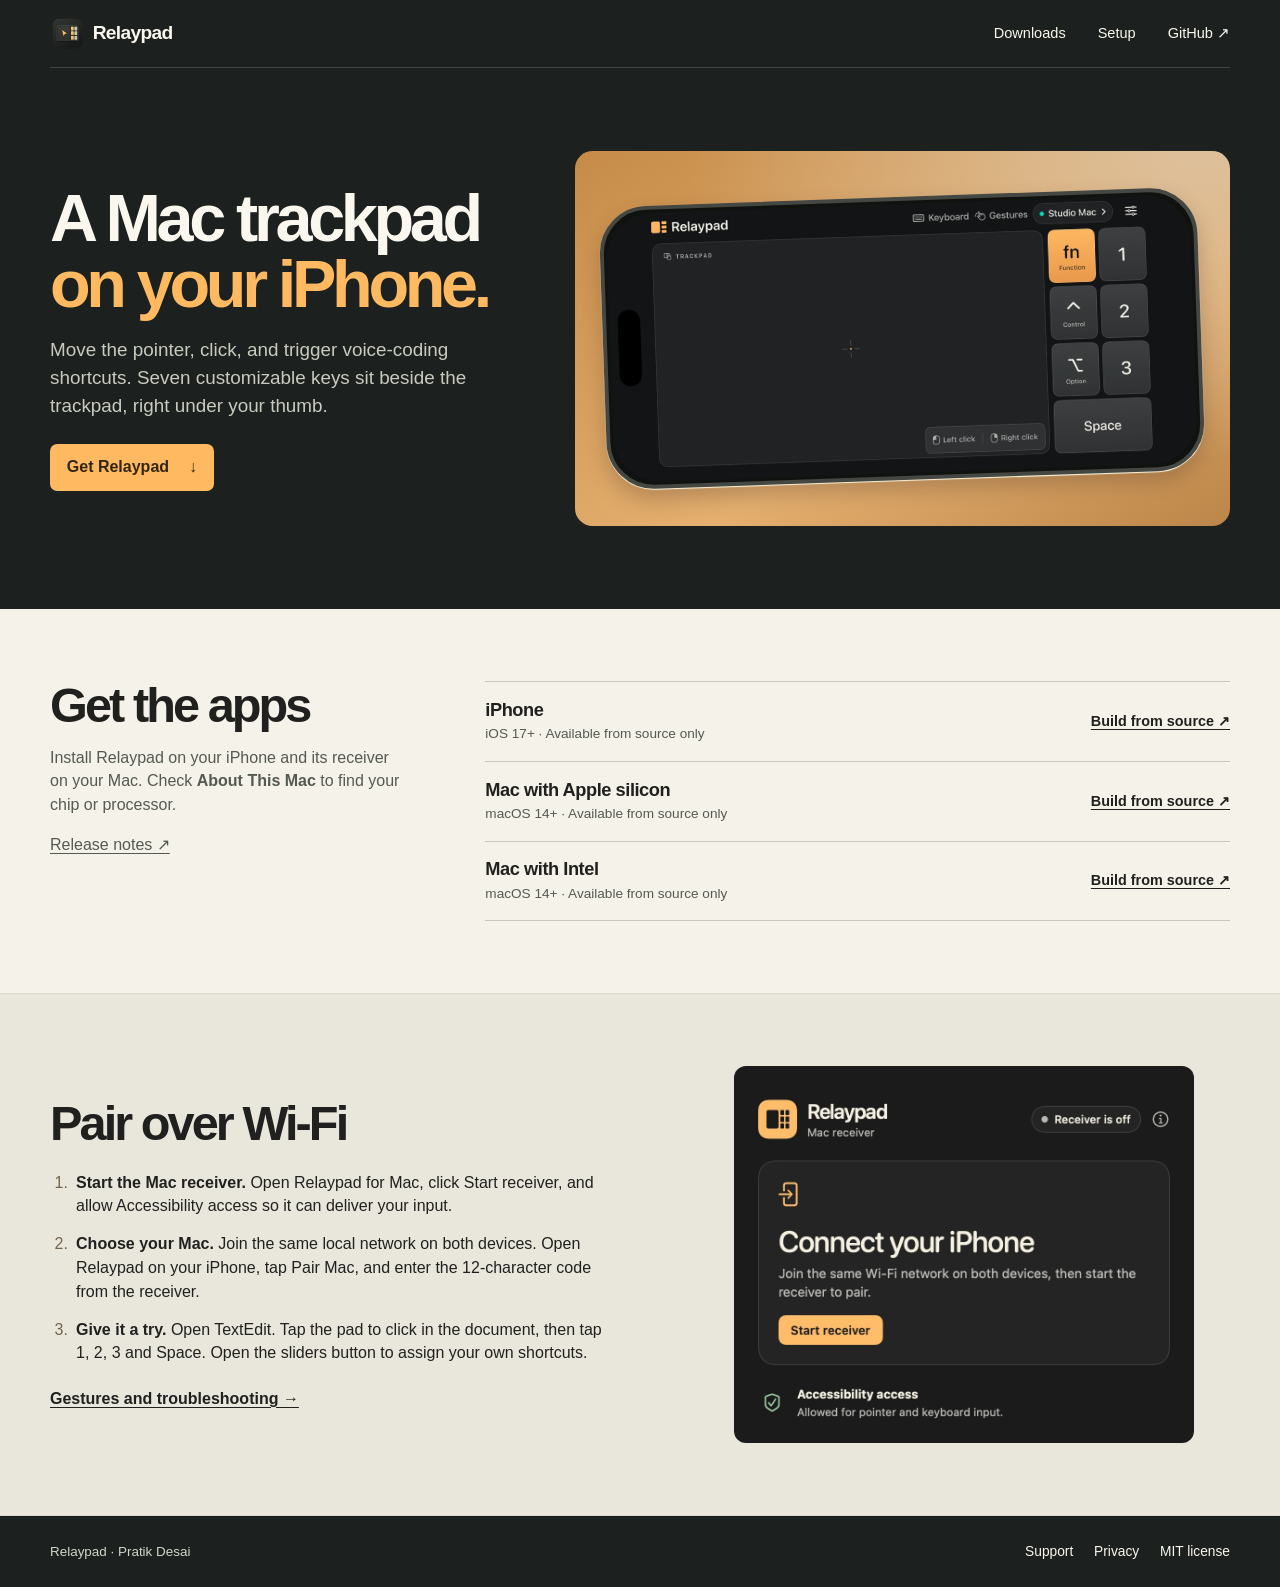
==== docs/index.html @ 5328844d "Document v1 compatibility and add the public downloads and support site" ====
<!doctype html>
<html lang="en">
<head>
  <meta charset="utf-8">
  <meta name="viewport" content="width=device-width, initial-scale=1">
  <meta name="theme-color" content="#1c201e">
  <meta name="description" content="Control your Mac with an iPhone trackpad and seven customizable shortcut keys. Pair over Wi-Fi and use your favorite voice-coding shortcuts.">
  <title>Relaypad — an iPhone trackpad for your Mac</title>
  <link rel="icon" type="image/png" href="assets/relaypad.png">
  <link rel="stylesheet" href="site.css"><script defer src="releases.js"></script>
</head>
<body>
<a class="skip" href="#main">Skip to content</a>
<header class="top"><div class="shell bar">
  <a class="brand" href="./"><img src="assets/relaypad.png" alt="" width="35" height="35">Relaypad</a>
  <nav aria-label="Main"><a href="./#downloads">Downloads</a><a href="./#setup">Setup</a><a href="https://github.com/chheplo/relaypad">GitHub ↗</a></nav>
</div></header>
<main id="main">
<section class="hero" aria-labelledby="headline">
  <div class="shell hero-grid">
    <div>
      <h1 id="headline">A Mac trackpad <em>on your iPhone.</em></h1>
      <p>Move the pointer, click, and trigger voice-coding shortcuts. Seven customizable keys sit beside the trackpad, right under your thumb.</p>
      <a class="cta" href="#downloads">Get Relaypad <span aria-hidden="true">↓</span></a>
    </div>
    <figure class="product-shot">
      <a class="device" href="assets/iphone-trackpad.webp" aria-label="Open the full-size iPhone trackpad screenshot"><img src="assets/iphone-trackpad.webp" alt="Relaypad’s landscape iPhone deck with the trackpad on the left, six shortcut keys and a full-width Space key on the right." width="1400" height="644" fetchpriority="high"></a>
    </figure>
  </div>
</section>
<section class="shell section downloads" id="downloads" aria-labelledby="downloads-title">
  <div class="intro"><h2 id="downloads-title">Get the apps</h2>
    <p>Install Relaypad on your iPhone and its receiver on your Mac. Check <strong>About This Mac</strong> to find your chip or processor.</p>
    <p><a href="https://github.com/chheplo/relaypad/releases">Release notes ↗</a></p>
  </div>
  <div class="release-list">
    <div class="release" data-channel="iphone"><div><h3>iPhone</h3><p>iOS 17+ · <span data-status>Source build available</span></p></div><a href="https://github.com/chheplo/relaypad/blob/main/CONTRIBUTING.md#build-from-source" aria-label="Build Relaypad for iPhone from source">Build from source ↗</a></div>
    <div class="release" data-channel="mac-arm64"><div><h3>Mac with Apple silicon</h3><p>macOS 14+ · <span data-status>Source build available</span></p></div><a href="https://github.com/chheplo/relaypad/blob/main/CONTRIBUTING.md#build-from-source" aria-label="Build the Apple silicon Mac receiver from source">Build from source ↗</a></div>
    <div class="release" data-channel="mac-x86_64"><div><h3>Mac with Intel</h3><p>macOS 14+ · <span data-status>Source build available</span></p></div><a href="https://github.com/chheplo/relaypad/blob/main/CONTRIBUTING.md#build-from-source" aria-label="Build the Intel Mac receiver from source">Build from source ↗</a></div>
  </div>
</section>
<section class="setup-band" id="setup" aria-labelledby="setup-title"><div class="shell section setup">
  <div>
    <h2 id="setup-title">Pair over Wi-Fi</h2>
    <ol class="steps">
      <li><strong>Start the Mac receiver.</strong> Open Relaypad for Mac, click Start receiver, and allow Accessibility access so it can deliver your input.</li>
      <li><strong>Choose your Mac.</strong> Join the same local network on both devices. Open Relaypad on your iPhone, tap Pair Mac, and enter the 12-character code from the receiver.</li>
      <li><strong>Give it a try.</strong> Open TextEdit. Tap the pad to click in the document, then tap 1, 2, 3 and Space. Open the sliders button to assign your own shortcuts.</li>
    </ol>
    <a class="setup-more" href="support.html">Gestures and troubleshooting →</a>
  </div>
  <figure><a class="macshot" href="assets/mac-receiver.webp" aria-label="Open the full-size Mac receiver screenshot"><img src="assets/mac-receiver.webp" alt="The native Relaypad for Mac receiver window with pairing and Accessibility controls." loading="lazy" width="992" height="814"></a></figure>
</div></section>
</main>
<footer><div class="shell foot"><span class="owner">Relaypad · Pratik Desai</span>
  <nav aria-label="Footer"><a href="support.html">Support</a><a href="privacy.html">Privacy</a><a href="https://github.com/chheplo/relaypad/blob/main/LICENSE">MIT license</a></nav>
</div></footer>
</body>
</html>
---- docs/site.css ----
:root {
  color-scheme: light;
  --ink: #20211f;
  --dark: #1c201e;
  --paper: #f5f2e9;
  --cream: #faf7ee;
  --muted: #545a53;
  --edge: #c7c8bc;
  --amber: #ffb961;
  --font: -apple-system, BlinkMacSystemFont, "Helvetica Neue", Arial, sans-serif;
}
* { box-sizing: border-box; }
html { scroll-padding-top: 1.25rem; }
body { margin: 0; font-family: var(--font); background: var(--paper); color: var(--ink); line-height: 1.48; }
img { display: block; max-width: 100%; height: auto; }
a { color: inherit; text-underline-offset: .2em; text-decoration-thickness: 1px; }
a:hover { text-decoration-thickness: 2px; }
a:focus-visible, summary:focus-visible { outline: 3px solid #9a5800; outline-offset: 4px; }
.shell { width: min(1180px, calc(100% - 72px)); margin-inline: auto; }
.skip { position: absolute; left: .7rem; top: -5rem; z-index: 3; background: var(--amber); padding: .6rem 1rem; color: var(--ink); }
.skip:focus { top: .5rem; }
.top { background: var(--dark); color: var(--cream); }
.top a:focus-visible, .hero a:focus-visible, footer a:focus-visible { outline-color: var(--amber); }
.bar { display: flex; min-height: 68px; align-items: center; justify-content: space-between; gap: 20px; border-bottom: 1px solid #414541; }
.brand { display: inline-flex; align-items: center; gap: .48rem; text-decoration: none; font-size: 1.2rem; letter-spacing: -.035em; font-weight: 680; }
.brand img { width: 35px; height: 35px; }
nav { display: flex; align-items: center; gap: clamp(.85rem, 2.8vw, 2rem); font-size: .91rem; }
nav a, footer a { text-decoration: none; padding-block: .45rem; }
nav a:hover, footer a:hover { text-decoration: underline; }
.hero { background: var(--dark); color: var(--cream); }
.hero-grid { display: grid; grid-template-columns: .84fr 1.16fr; align-items: center; gap: clamp(28px, 4vw, 64px); padding-block: clamp(54px, 6.5vw, 100px); }
h1, h2, h3, p, figure { margin: 0; }
h1, h2, h3 { text-wrap: balance; }
h1 { font-size: clamp(3rem, 5.2vw, 5.45rem); line-height: .99; letter-spacing: -.065em; font-weight: 630; }
.hero h1 { max-width: 9.3em; }
.hero h1 em { font-style: normal; color: var(--amber); }
.hero p { margin-top: 1.12rem; max-width: 30em; font-size: clamp(1rem, 1.5vw, 1.18rem); color: #c9cbbf; }
.cta { display: inline-flex; gap: 1.25rem; align-items: center; padding: .74rem 1.05rem; border-radius: .45rem; background: var(--amber); color: #332611; text-decoration: none; font-weight: 660; }
.hero .cta { margin-top: 1.48rem; }
.cta:hover { background: #ffcb8f; }
.product-shot { position: relative; isolation: isolate; display: grid; place-items: center; padding: clamp(25px, 3.6vw, 55px) clamp(11px, 2.2vw, 32px); background: radial-gradient(ellipse at 95% 0, #ddc09b, transparent 58%), linear-gradient(150deg, #c68b48, #e4af6f 60%, #bc8549); border-radius: 1.1rem; }
.device { display: block; width: 100%; border-radius: clamp(18px, 3.7vw, 53px); border: 4px solid #454742; padding: 3px; background: #101210; box-shadow: 0 1px 1px #fbf4dc, 0 10px 20px #593f3150; overflow: hidden; transform: rotate(-2deg); }
.device img { width: 100%; border-radius: inherit; height: auto; }
h2 { font-size: clamp(2.2rem, 3.8vw, 3.6rem); line-height: 1; letter-spacing: -.06em; font-weight: 640; }
h3 { font-size: 1.14rem; line-height: 1.22; letter-spacing: -.025em; }
.section { padding-block: clamp(42px, 5.6vw, 76px); }
.downloads { display: grid; grid-template-columns: .65fr 1.35fr; gap: clamp(32px, 6vw, 96px); }
.intro p { color: var(--muted); margin-top: 1rem; max-width: 31em; }
.release-list { align-self: center; border-top: 1px solid var(--edge); }
.release { display: grid; grid-template-columns: 1fr auto; align-items: center; column-gap: 1rem; padding: 1.05rem 0; border-bottom: 1px solid var(--edge); }
.release p { color: var(--muted); margin-top: .18rem; font-size: .85rem; }
.release a { font-size: .9rem; font-weight: 620; }
.setup-band { background: #e9e7dc; border-block: 1px solid #d9d9ce; }
.setup { display: grid; grid-template-columns: 1fr .95fr; align-items: center; gap: clamp(32px, 7vw, 112px); }
.steps { padding-left: 1.4em; margin: 1.45rem 0 1rem; max-width: 36em; }
.steps li { padding-left: .23em; margin-bottom: .9rem; }
.steps li::marker { color: #73654b; font-variant-numeric: tabular-nums; }
.macshot { display: block; width: min(100%, 460px); margin: auto; }
.macshot img { border-radius: .75rem; }
.setup-more { display: inline-block; margin-top: .35rem; font-weight: 600; }
footer { background: var(--dark); color: var(--cream); }
.foot { display: flex; flex-wrap: wrap; align-items: center; justify-content: space-between; gap: 1rem; padding-block: 1.15rem; }
.foot .owner { color: #d3d5c9; font-size: .84rem; }
footer nav { gap: 1.3rem; font-size: .86rem; }
.prose { max-width: 740px; margin-inline: auto; padding-block: clamp(2.5rem, 6vw, 5rem); }
.prose h1 { font-size: clamp(2.8rem, 5vw, 4.6rem); margin-bottom: 1.1rem; }
.prose h2 { margin: 2.45rem 0 .65rem; font-size: clamp(1.48rem, 3vw, 1.9rem); letter-spacing: -.038em; line-height: 1.12; }
.prose p { margin-bottom: .75rem; }
.prose p, .prose li { line-height: 1.62; }
.prose p:first-of-type { color: var(--muted); }
.prose details { border-top: 1px solid var(--edge); padding: .85rem 0; }
.prose details:last-of-type { border-bottom: 1px solid var(--edge); }
.prose summary { font-weight: 640; cursor: pointer; }
.prose details p { margin: .65rem 0 .25rem; }
.support-shot { display: block; max-width: min(100%, 560px); margin: 1.1rem 0; border-radius: .7rem; overflow: hidden; }
@media (max-width: 880px) {
  .shell { width: min(100% - 44px, 760px); }
  .hero-grid { grid-template-columns: 1fr; gap: 2rem; padding-block: 40px 45px; }
  .hero h1 { max-width: 11em; font-size: clamp(3.2rem, 8vw, 4.8rem); }
  .hero p { max-width: 36em; }
  .product-shot { max-width: 740px; padding: max(22px, 4vw) max(14px, 3vw); }
  .downloads { grid-template-columns: 1fr; gap: 1.5rem; }
  .setup { gap: 24px; grid-template-columns: 1.06fr 1fr; }
}
@media (max-width: 590px) {
  .shell { width: calc(100% - 32px); }
  .bar { min-height: 57px; gap: 8px; }
  nav { font-size: .85rem; gap: .85rem; }
  .bar .brand { font-size: 1.08rem; gap: 2px; }
  .bar .brand img { width: 29px; height: 29px; }
  .hero-grid { padding-top: 38px; gap: 1.7rem; }
  .hero h1 { font-size: clamp(2.95rem, 12vw, 4.2rem); }
  .hero p { margin-top: .9rem; }
  .hero .cta { margin-top: 1.15rem; }
  .product-shot { padding: 23px 11px; border-radius: .7rem; }
  .device { border-width: 2px; padding: 2px; }
  .setup { grid-template-columns: 1fr; }
  .macshot { max-width: 390px; }
  .release { gap: .5rem; }
  .release a { text-align: right; }
  .foot { align-items: start; }
}
@media (max-width: 360px) {
  .bar nav { gap: .55rem; }
  .release { grid-template-columns: 1fr; gap: .4rem; }
  .release a { justify-self: start; }
}
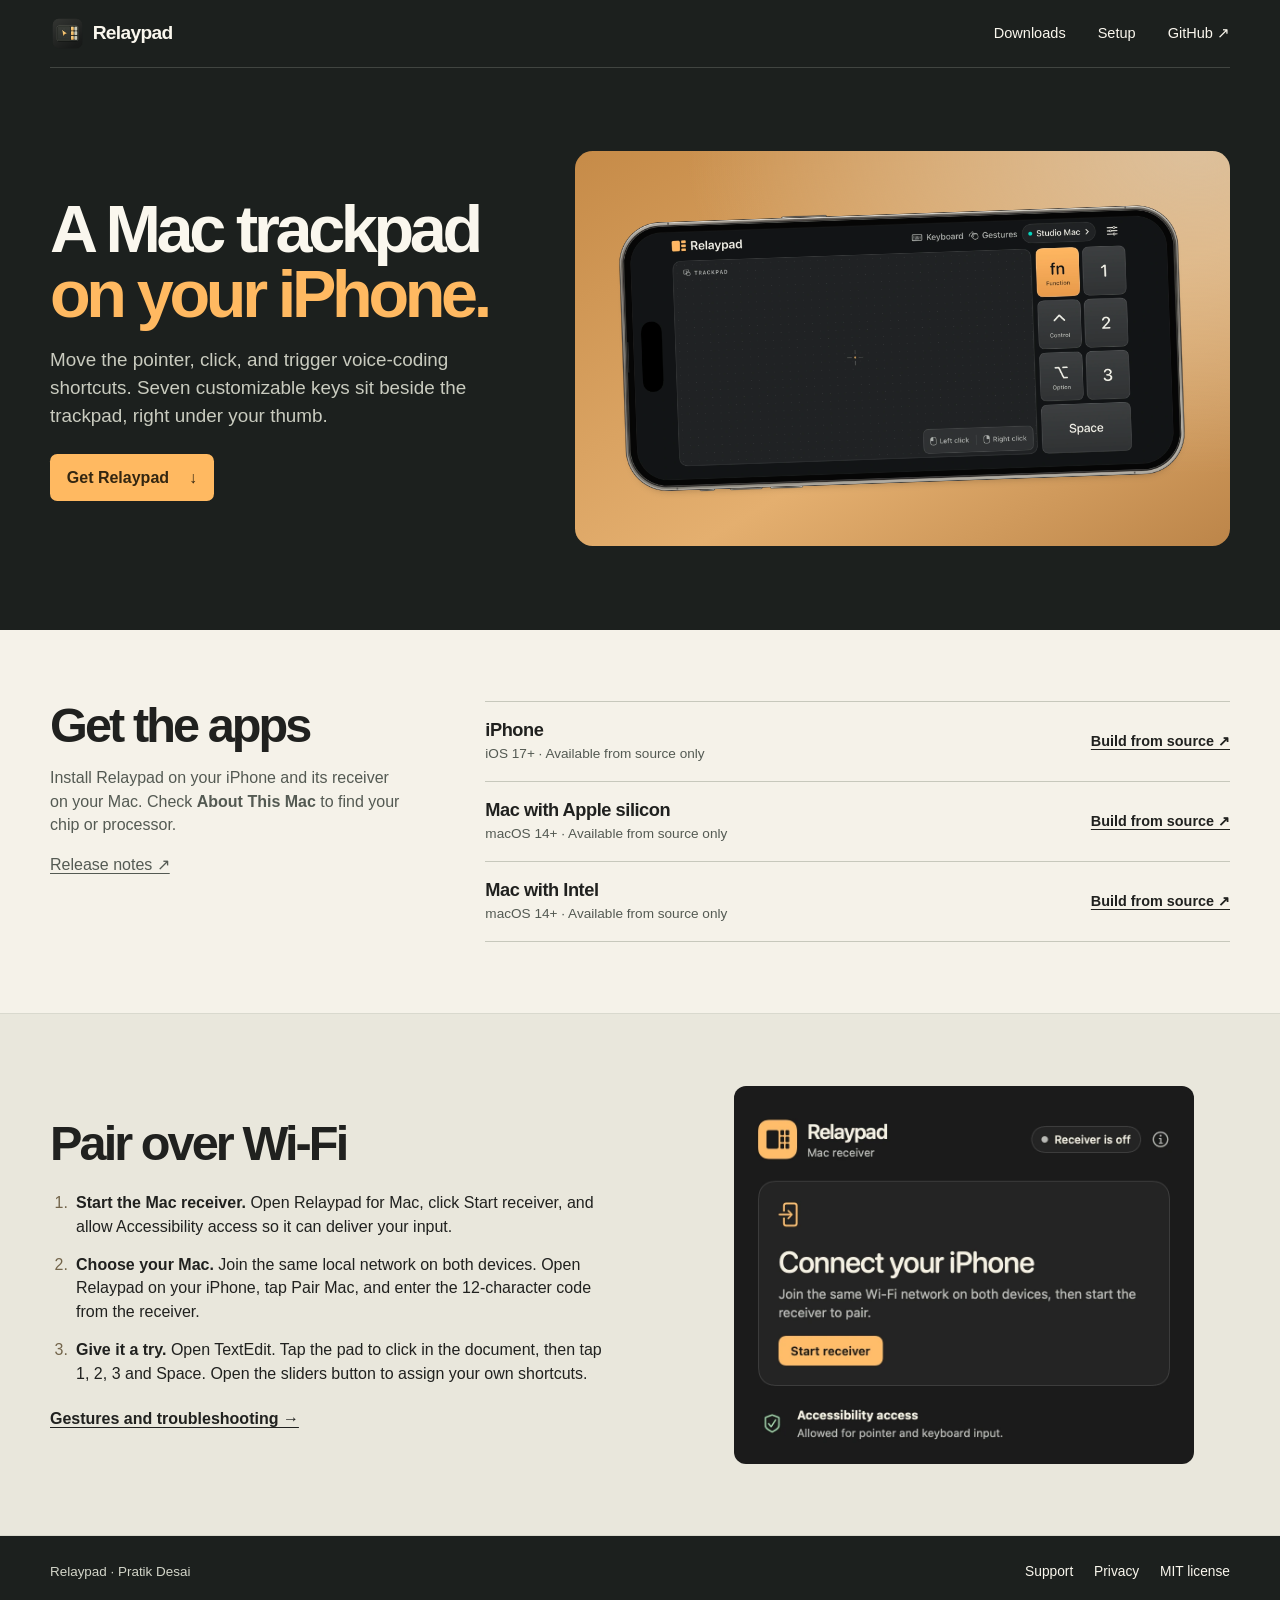
==== commit c62d63a6: "Show the Relaypad controls in a landscape iPhone frame" ====
--- a/docs/index.html
+++ b/docs/index.html
@@ -24,7 +24,7 @@
       <a class="cta" href="#downloads">Get Relaypad <span aria-hidden="true">↓</span></a>
     </div>
     <figure class="product-shot">
-      <a class="device" href="assets/iphone-trackpad.webp" aria-label="Open the full-size iPhone trackpad screenshot"><img src="assets/iphone-trackpad.webp" alt="Relaypad’s landscape iPhone deck with the trackpad on the left, six shortcut keys and a full-width Space key on the right." width="1400" height="644" fetchpriority="high"></a>
+      <a class="device" href="assets/iphone-device.webp" aria-label="Open the full-size iPhone trackpad screenshot"><img src="assets/iphone-device.webp" alt="A landscape iPhone showing Relaypad’s trackpad on the left and six shortcut keys plus Space on the right." width="2000" height="1013" fetchpriority="high"></a>
     </figure>
   </div>
 </section>
--- a/docs/site.css
+++ b/docs/site.css
@@ -39,8 +39,8 @@
 .hero .cta { margin-top: 1.48rem; }
 .cta:hover { background: #ffcb8f; }
 .product-shot { position: relative; isolation: isolate; display: grid; place-items: center; padding: clamp(25px, 3.6vw, 55px) clamp(11px, 2.2vw, 32px); background: radial-gradient(ellipse at 95% 0, #ddc09b, transparent 58%), linear-gradient(150deg, #c68b48, #e4af6f 60%, #bc8549); border-radius: 1.1rem; }
-.device { display: block; width: 100%; border-radius: clamp(18px, 3.7vw, 53px); border: 4px solid #454742; padding: 3px; background: #101210; box-shadow: 0 1px 1px #fbf4dc, 0 10px 20px #593f3150; overflow: hidden; transform: rotate(-2deg); }
-.device img { width: 100%; border-radius: inherit; height: auto; }
+.device { display: block; width: 100%; transform: rotate(-2deg); }
+.device img { width: 100%; height: auto; }
 h2 { font-size: clamp(2.2rem, 3.8vw, 3.6rem); line-height: 1; letter-spacing: -.06em; font-weight: 640; }
 h3 { font-size: 1.14rem; line-height: 1.22; letter-spacing: -.025em; }
 .section { padding-block: clamp(42px, 5.6vw, 76px); }
@@ -93,7 +93,6 @@
   .hero p { margin-top: .9rem; }
   .hero .cta { margin-top: 1.15rem; }
   .product-shot { padding: 23px 11px; border-radius: .7rem; }
-  .device { border-width: 2px; padding: 2px; }
   .setup { grid-template-columns: 1fr; }
   .macshot { max-width: 390px; }
   .release { gap: .5rem; }
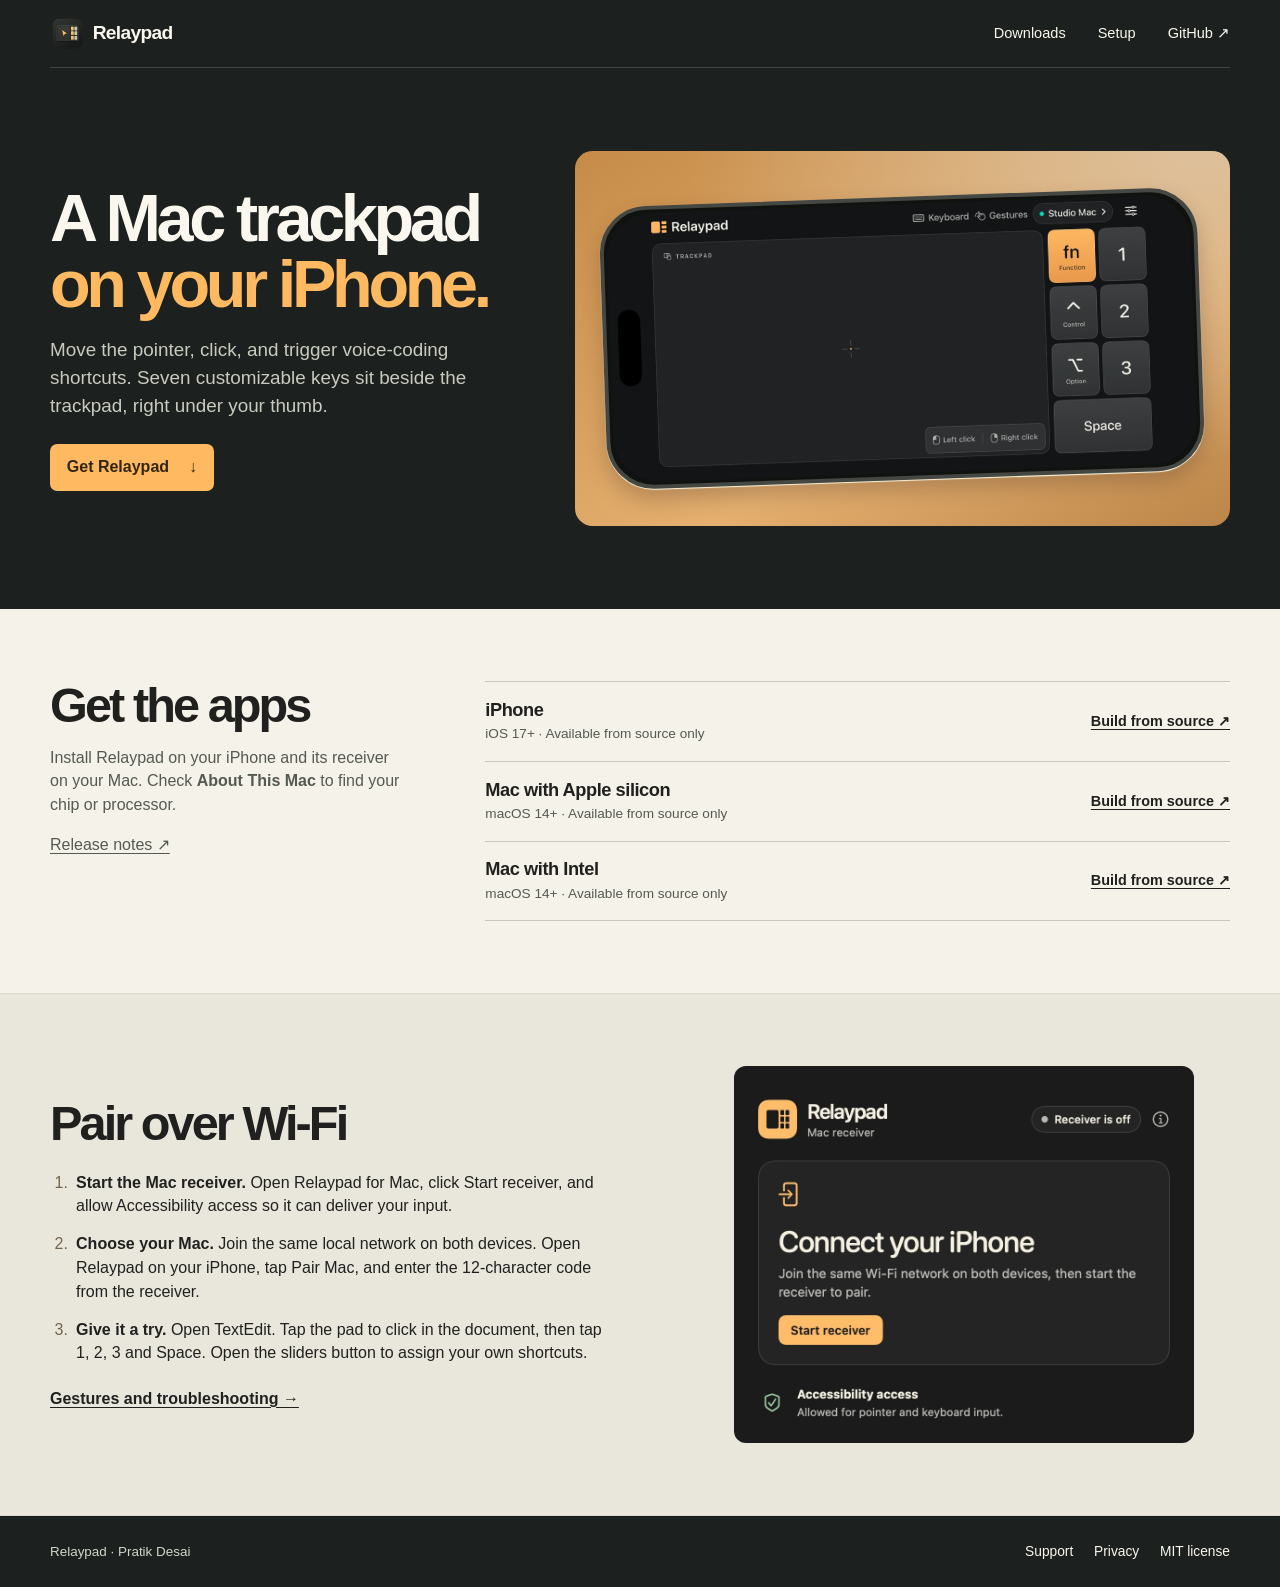
==== commit 3462c451: "Merge pull request #1 from chheplo/release/v1.0.0 Prepare Relaypad 1.0.0 distribution, compatibility" ====
--- a/docs/index.html
+++ b/docs/index.html
@@ -24,7 +24,7 @@
       <a class="cta" href="#downloads">Get Relaypad <span aria-hidden="true">↓</span></a>
     </div>
     <figure class="product-shot">
-      <a class="device" href="assets/iphone-device.webp" aria-label="Open the full-size iPhone trackpad screenshot"><img src="assets/iphone-device.webp" alt="A landscape iPhone showing Relaypad’s trackpad on the left and six shortcut keys plus Space on the right." width="2000" height="1013" fetchpriority="high"></a>
+      <a class="device" href="assets/iphone-trackpad.webp" aria-label="Open the full-size iPhone trackpad screenshot"><img src="assets/iphone-trackpad.webp" alt="Relaypad’s landscape iPhone deck with the trackpad on the left, six shortcut keys and a full-width Space key on the right." width="1400" height="644" fetchpriority="high"></a>
     </figure>
   </div>
 </section>
--- a/docs/site.css
+++ b/docs/site.css
@@ -39,8 +39,8 @@
 .hero .cta { margin-top: 1.48rem; }
 .cta:hover { background: #ffcb8f; }
 .product-shot { position: relative; isolation: isolate; display: grid; place-items: center; padding: clamp(25px, 3.6vw, 55px) clamp(11px, 2.2vw, 32px); background: radial-gradient(ellipse at 95% 0, #ddc09b, transparent 58%), linear-gradient(150deg, #c68b48, #e4af6f 60%, #bc8549); border-radius: 1.1rem; }
-.device { display: block; width: 100%; transform: rotate(-2deg); }
-.device img { width: 100%; height: auto; }
+.device { display: block; width: 100%; border-radius: clamp(18px, 3.7vw, 53px); border: 4px solid #454742; padding: 3px; background: #101210; box-shadow: 0 1px 1px #fbf4dc, 0 10px 20px #593f3150; overflow: hidden; transform: rotate(-2deg); }
+.device img { width: 100%; border-radius: inherit; height: auto; }
 h2 { font-size: clamp(2.2rem, 3.8vw, 3.6rem); line-height: 1; letter-spacing: -.06em; font-weight: 640; }
 h3 { font-size: 1.14rem; line-height: 1.22; letter-spacing: -.025em; }
 .section { padding-block: clamp(42px, 5.6vw, 76px); }
@@ -93,6 +93,7 @@
   .hero p { margin-top: .9rem; }
   .hero .cta { margin-top: 1.15rem; }
   .product-shot { padding: 23px 11px; border-radius: .7rem; }
+  .device { border-width: 2px; padding: 2px; }
   .setup { grid-template-columns: 1fr; }
   .macshot { max-width: 390px; }
   .release { gap: .5rem; }
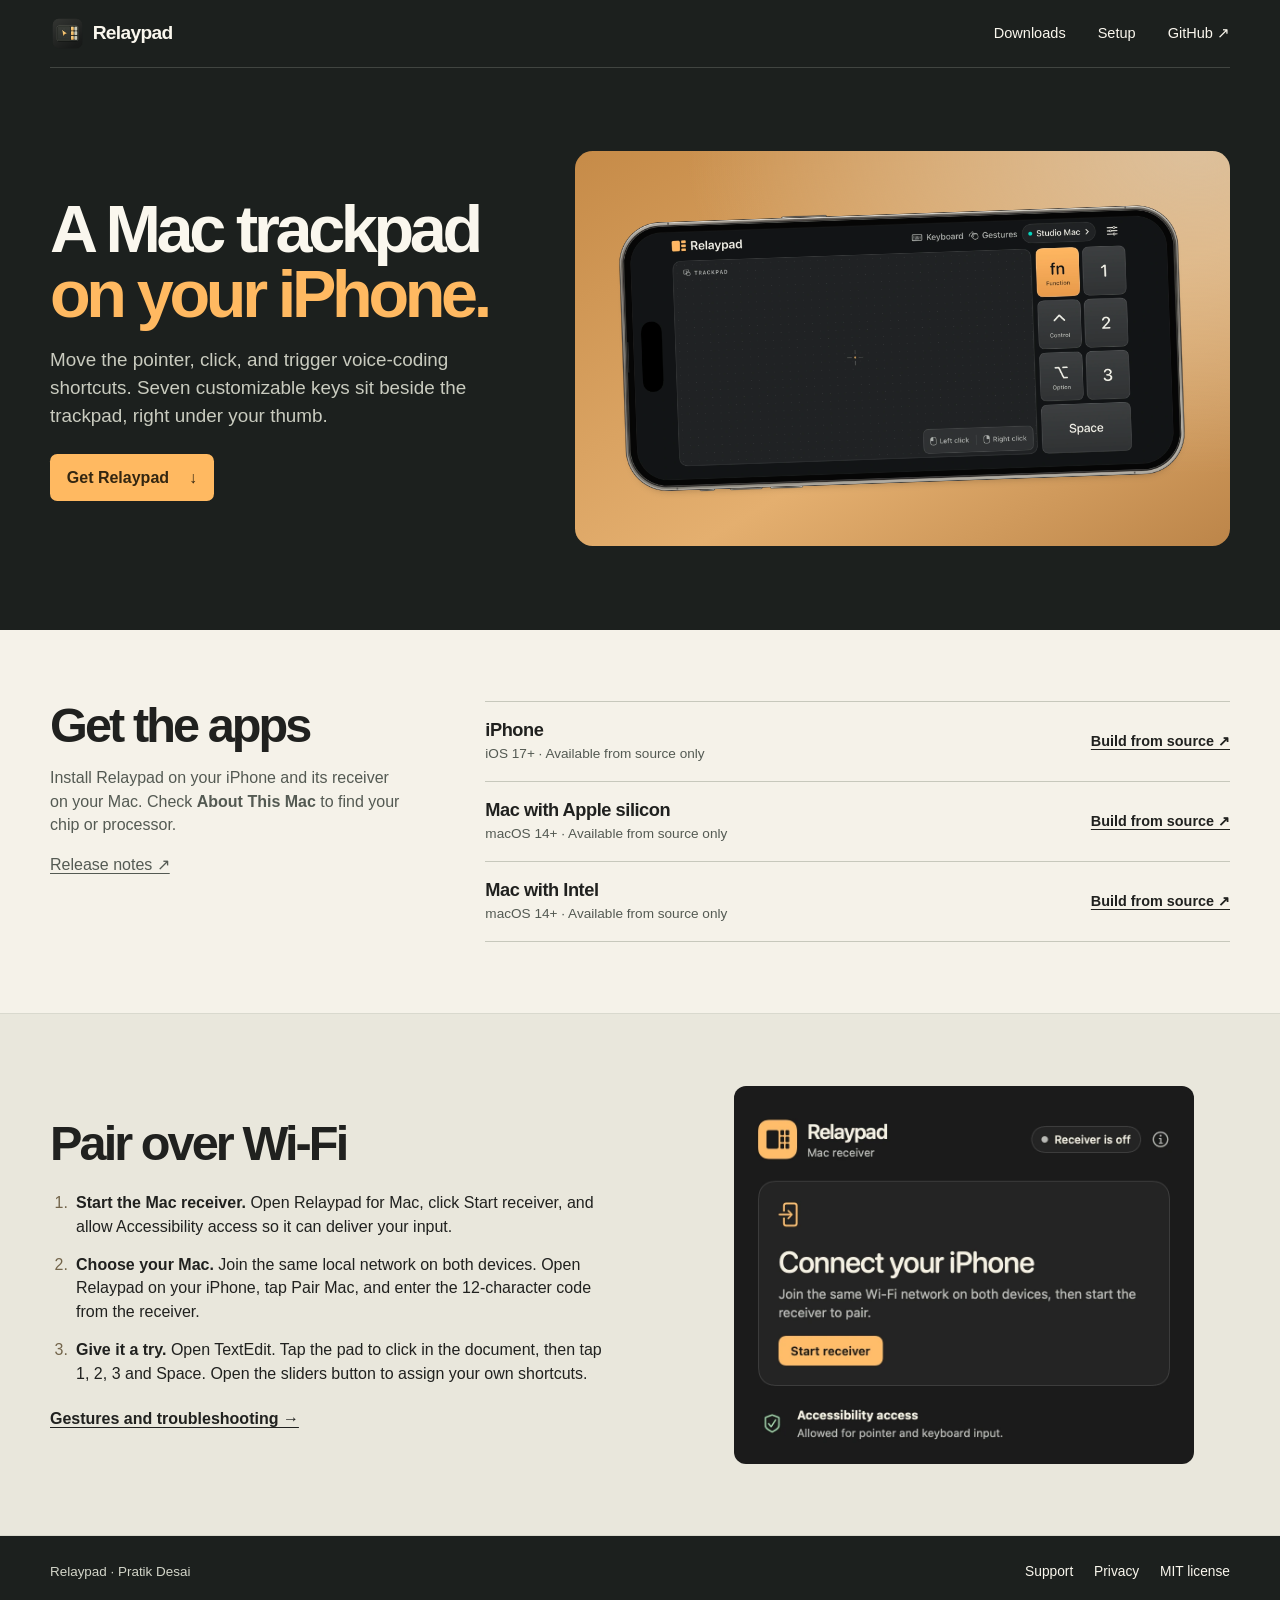
==== commit 0f8716a1: "Merge pull request #2 from chheplo/docs/framed-iphone Present Relaypad inside an iPhone on GitHub an" ====
--- a/docs/index.html
+++ b/docs/index.html
@@ -24,7 +24,7 @@
       <a class="cta" href="#downloads">Get Relaypad <span aria-hidden="true">↓</span></a>
     </div>
     <figure class="product-shot">
-      <a class="device" href="assets/iphone-trackpad.webp" aria-label="Open the full-size iPhone trackpad screenshot"><img src="assets/iphone-trackpad.webp" alt="Relaypad’s landscape iPhone deck with the trackpad on the left, six shortcut keys and a full-width Space key on the right." width="1400" height="644" fetchpriority="high"></a>
+      <a class="device" href="assets/iphone-device.webp" aria-label="Open the full-size iPhone trackpad screenshot"><img src="assets/iphone-device.webp" alt="A landscape iPhone showing Relaypad’s trackpad on the left and six shortcut keys plus Space on the right." width="2000" height="1013" fetchpriority="high"></a>
     </figure>
   </div>
 </section>
--- a/docs/site.css
+++ b/docs/site.css
@@ -39,8 +39,8 @@
 .hero .cta { margin-top: 1.48rem; }
 .cta:hover { background: #ffcb8f; }
 .product-shot { position: relative; isolation: isolate; display: grid; place-items: center; padding: clamp(25px, 3.6vw, 55px) clamp(11px, 2.2vw, 32px); background: radial-gradient(ellipse at 95% 0, #ddc09b, transparent 58%), linear-gradient(150deg, #c68b48, #e4af6f 60%, #bc8549); border-radius: 1.1rem; }
-.device { display: block; width: 100%; border-radius: clamp(18px, 3.7vw, 53px); border: 4px solid #454742; padding: 3px; background: #101210; box-shadow: 0 1px 1px #fbf4dc, 0 10px 20px #593f3150; overflow: hidden; transform: rotate(-2deg); }
-.device img { width: 100%; border-radius: inherit; height: auto; }
+.device { display: block; width: 100%; transform: rotate(-2deg); }
+.device img { width: 100%; height: auto; }
 h2 { font-size: clamp(2.2rem, 3.8vw, 3.6rem); line-height: 1; letter-spacing: -.06em; font-weight: 640; }
 h3 { font-size: 1.14rem; line-height: 1.22; letter-spacing: -.025em; }
 .section { padding-block: clamp(42px, 5.6vw, 76px); }
@@ -93,7 +93,6 @@
   .hero p { margin-top: .9rem; }
   .hero .cta { margin-top: 1.15rem; }
   .product-shot { padding: 23px 11px; border-radius: .7rem; }
-  .device { border-width: 2px; padding: 2px; }
   .setup { grid-template-columns: 1fr; }
   .macshot { max-width: 390px; }
   .release { gap: .5rem; }
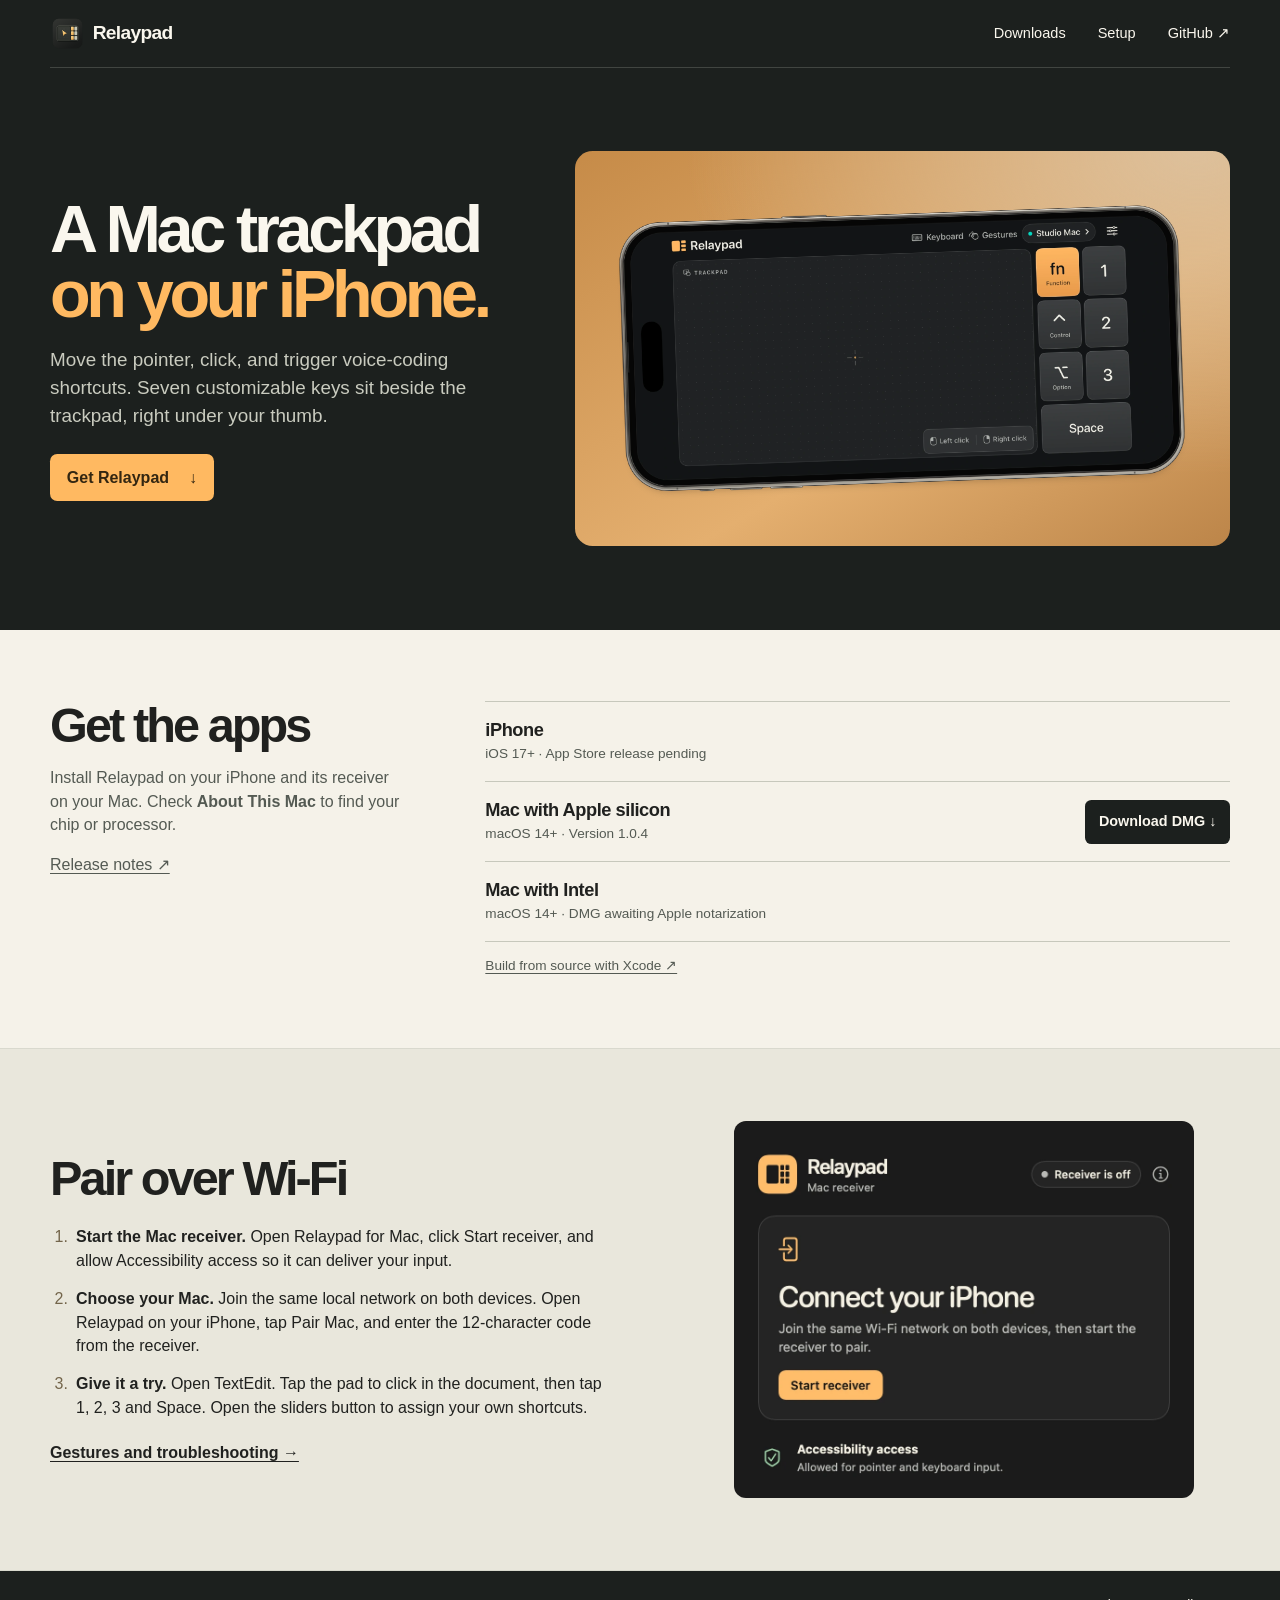
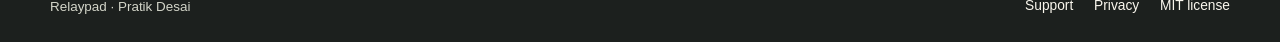
==== commit 8b8b6bae: "Link the released Apple silicon installer and show per-platform availability" ====
--- a/docs/index.html
+++ b/docs/index.html
@@ -33,10 +33,22 @@
     <p>Install Relaypad on your iPhone and its receiver on your Mac. Check <strong>About This Mac</strong> to find your chip or processor.</p>
     <p><a href="https://github.com/chheplo/relaypad/releases">Release notes ↗</a></p>
   </div>
-  <div class="release-list">
-    <div class="release" data-channel="iphone"><div><h3>iPhone</h3><p>iOS 17+ · <span data-status>Source build available</span></p></div><a href="https://github.com/chheplo/relaypad/blob/main/CONTRIBUTING.md#build-from-source" aria-label="Build Relaypad for iPhone from source">Build from source ↗</a></div>
-    <div class="release" data-channel="mac-arm64"><div><h3>Mac with Apple silicon</h3><p>macOS 14+ · <span data-status>Source build available</span></p></div><a href="https://github.com/chheplo/relaypad/blob/main/CONTRIBUTING.md#build-from-source" aria-label="Build the Apple silicon Mac receiver from source">Build from source ↗</a></div>
-    <div class="release" data-channel="mac-x86_64"><div><h3>Mac with Intel</h3><p>macOS 14+ · <span data-status>Source build available</span></p></div><a href="https://github.com/chheplo/relaypad/blob/main/CONTRIBUTING.md#build-from-source" aria-label="Build the Intel Mac receiver from source">Build from source ↗</a></div>
+  <div>
+    <div class="release-list">
+      <div class="release" data-channel="iphone">
+        <div><h3>iPhone</h3><p>iOS 17+ · <span data-status>See release notes for availability</span></p></div>
+        <a data-download hidden></a>
+      </div>
+      <div class="release" data-channel="mac-arm64">
+        <div><h3>Mac with Apple silicon</h3><p>macOS 14+ · <span data-status>See release notes for availability</span></p></div>
+        <a data-download hidden></a>
+      </div>
+      <div class="release" data-channel="mac-x86_64">
+        <div><h3>Mac with Intel</h3><p>macOS 14+ · <span data-status>See release notes for availability</span></p></div>
+        <a data-download hidden></a>
+      </div>
+    </div>
+    <p class="source-instructions"><a href="https://github.com/chheplo/relaypad/blob/main/CONTRIBUTING.md#build-from-source">Build from source with Xcode ↗</a></p>
   </div>
 </section>
 <section class="setup-band" id="setup" aria-labelledby="setup-title"><div class="shell section setup">
--- a/docs/site.css
+++ b/docs/site.css
@@ -49,7 +49,9 @@
 .release-list { align-self: center; border-top: 1px solid var(--edge); }
 .release { display: grid; grid-template-columns: 1fr auto; align-items: center; column-gap: 1rem; padding: 1.05rem 0; border-bottom: 1px solid var(--edge); }
 .release p { color: var(--muted); margin-top: .18rem; font-size: .85rem; }
-.release a { font-size: .9rem; font-weight: 620; }
+.release [data-download]:not([hidden]) { display: inline-flex; align-items: center; min-height: 44px; padding: .45rem .85rem; background: var(--dark); color: var(--cream); border-radius: .4rem; font-size: .9rem; font-weight: 620; text-decoration: none; }
+.release [data-download]:hover { background: #414541; }
+.source-instructions { margin-top: .9rem; color: var(--muted); font-size: .85rem; }
 .setup-band { background: #e9e7dc; border-block: 1px solid #d9d9ce; }
 .setup { display: grid; grid-template-columns: 1fr .95fr; align-items: center; gap: clamp(32px, 7vw, 112px); }
 .steps { padding-left: 1.4em; margin: 1.45rem 0 1rem; max-width: 36em; }
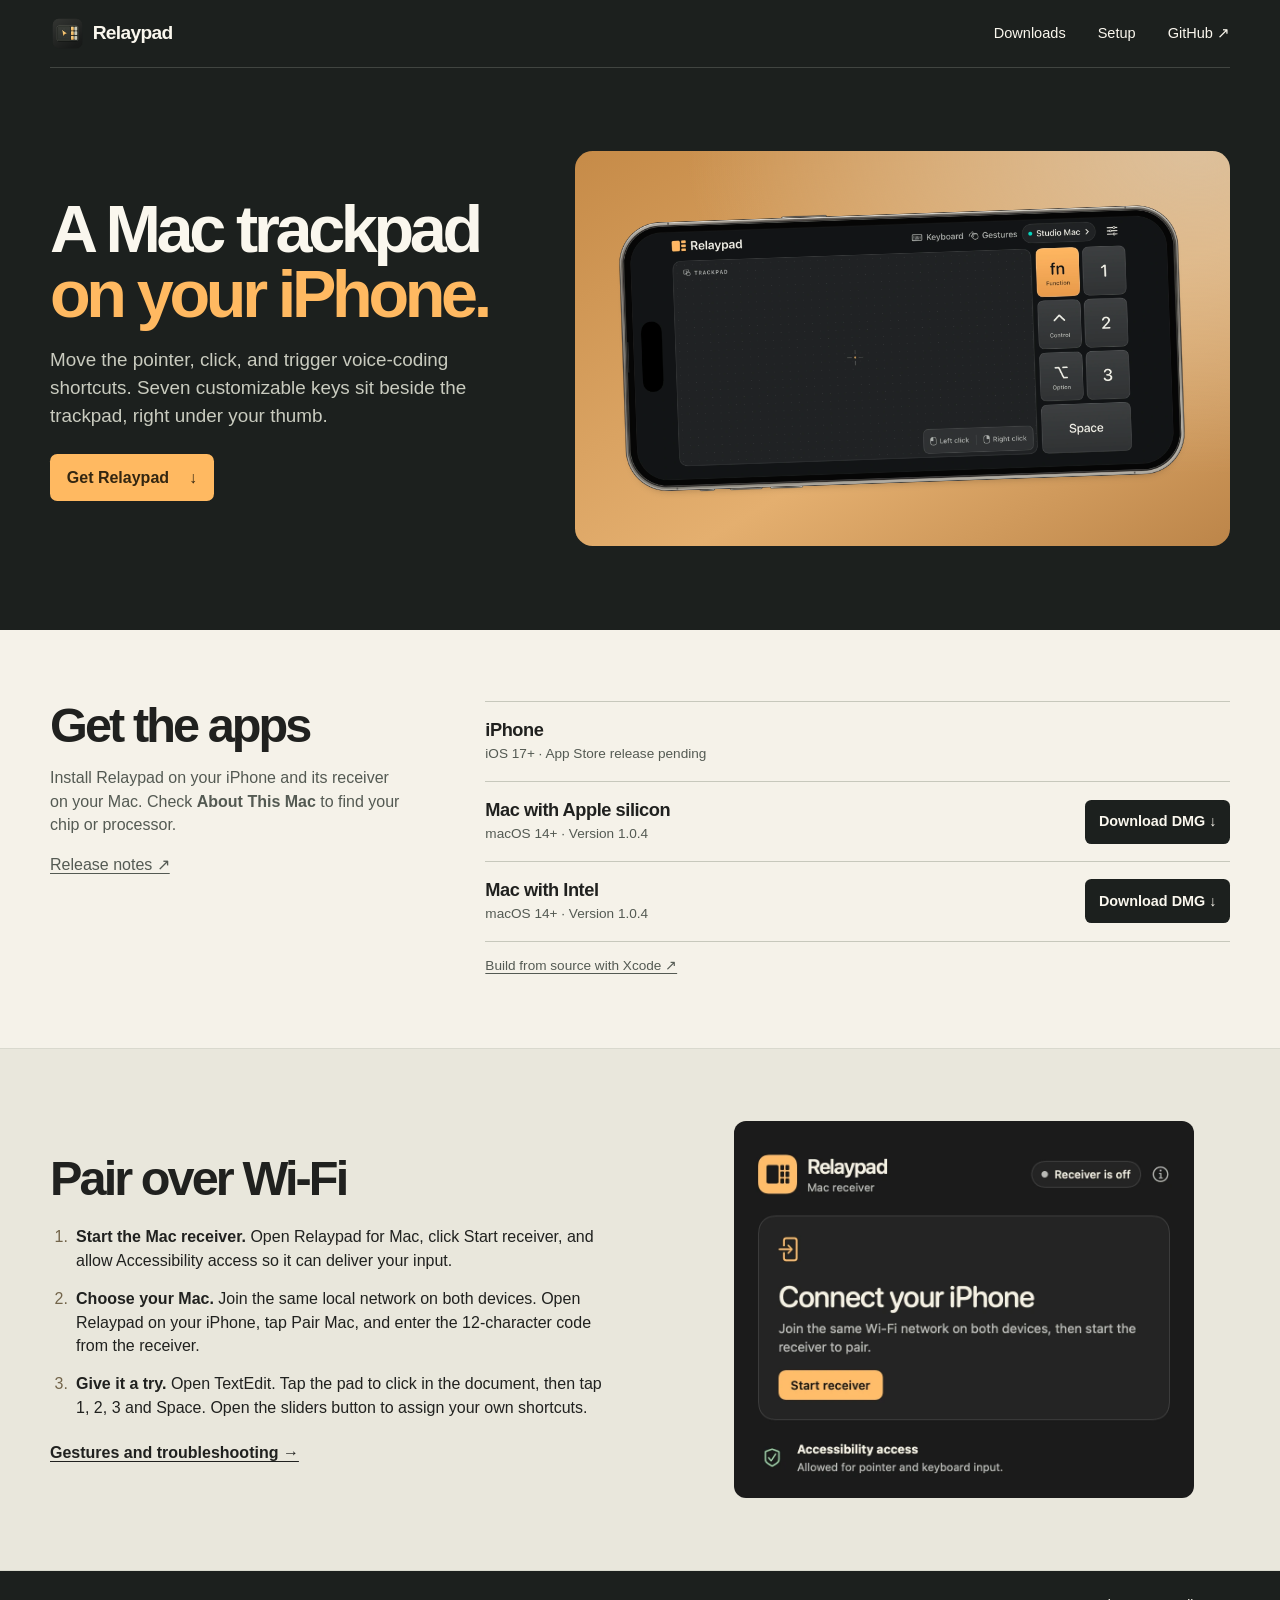
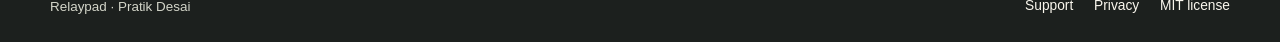
==== commit 1b377341: "Offer both notarized Mac installers with or without JavaScript" ====
--- a/docs/index.html
+++ b/docs/index.html
@@ -36,16 +36,16 @@
   <div>
     <div class="release-list">
       <div class="release" data-channel="iphone">
-        <div><h3>iPhone</h3><p>iOS 17+ · <span data-status>See release notes for availability</span></p></div>
+        <div><h3>iPhone</h3><p>iOS 17+ · <span data-status>App Store release pending</span></p></div>
         <a data-download hidden></a>
       </div>
       <div class="release" data-channel="mac-arm64">
-        <div><h3>Mac with Apple silicon</h3><p>macOS 14+ · <span data-status>See release notes for availability</span></p></div>
-        <a data-download hidden></a>
+        <div><h3>Mac with Apple silicon</h3><p>macOS 14+ · <span data-status>Version 1.0.4</span></p></div>
+        <a data-download href="https://github.com/chheplo/relaypad/releases/download/v1.0.4/Relaypad-1.0.4-macOS-arm64.dmg" aria-label="Download Relaypad for Mac, Apple silicon">Download DMG ↓</a>
       </div>
       <div class="release" data-channel="mac-x86_64">
-        <div><h3>Mac with Intel</h3><p>macOS 14+ · <span data-status>See release notes for availability</span></p></div>
-        <a data-download hidden></a>
+        <div><h3>Mac with Intel</h3><p>macOS 14+ · <span data-status>Version 1.0.4</span></p></div>
+        <a data-download href="https://github.com/chheplo/relaypad/releases/download/v1.0.4/Relaypad-1.0.4-macOS-x86_64.dmg" aria-label="Download Relaypad for Mac, Intel">Download DMG ↓</a>
       </div>
     </div>
     <p class="source-instructions"><a href="https://github.com/chheplo/relaypad/blob/main/CONTRIBUTING.md#build-from-source">Build from source with Xcode ↗</a></p>
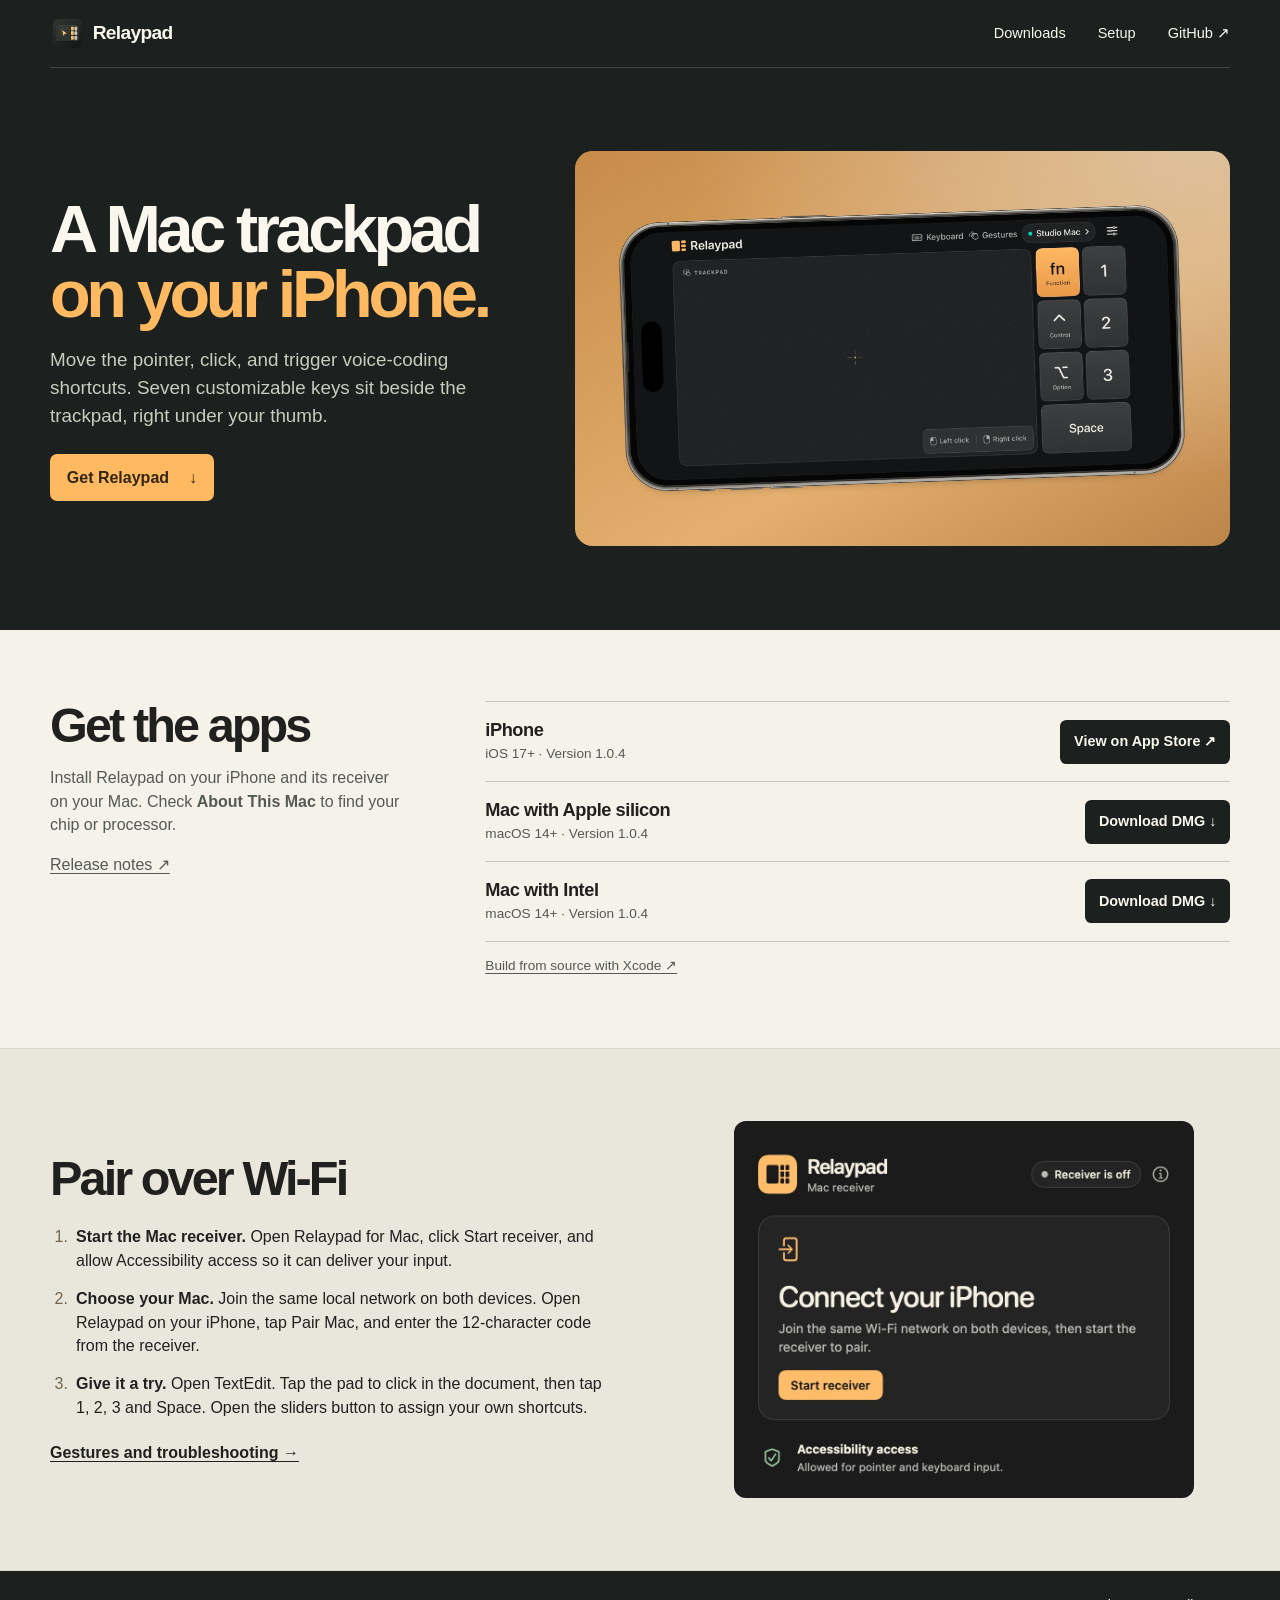
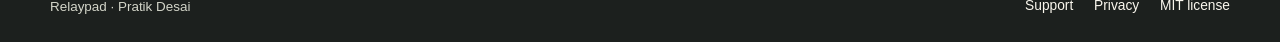
==== commit 9982f846: "Publish the iPhone App Store download" ====
--- a/docs/index.html
+++ b/docs/index.html
@@ -36,8 +36,8 @@
   <div>
     <div class="release-list">
       <div class="release" data-channel="iphone">
-        <div><h3>iPhone</h3><p>iOS 17+ · <span data-status>App Store release pending</span></p></div>
-        <a data-download hidden></a>
+        <div><h3>iPhone</h3><p>iOS 17+ · <span data-status>Version 1.0.4</span></p></div>
+        <a data-download href="https://apps.apple.com/app/relaypad/id6836093057" aria-label="View Relaypad on the App Store">View on App Store ↗</a>
       </div>
       <div class="release" data-channel="mac-arm64">
         <div><h3>Mac with Apple silicon</h3><p>macOS 14+ · <span data-status>Version 1.0.4</span></p></div>
